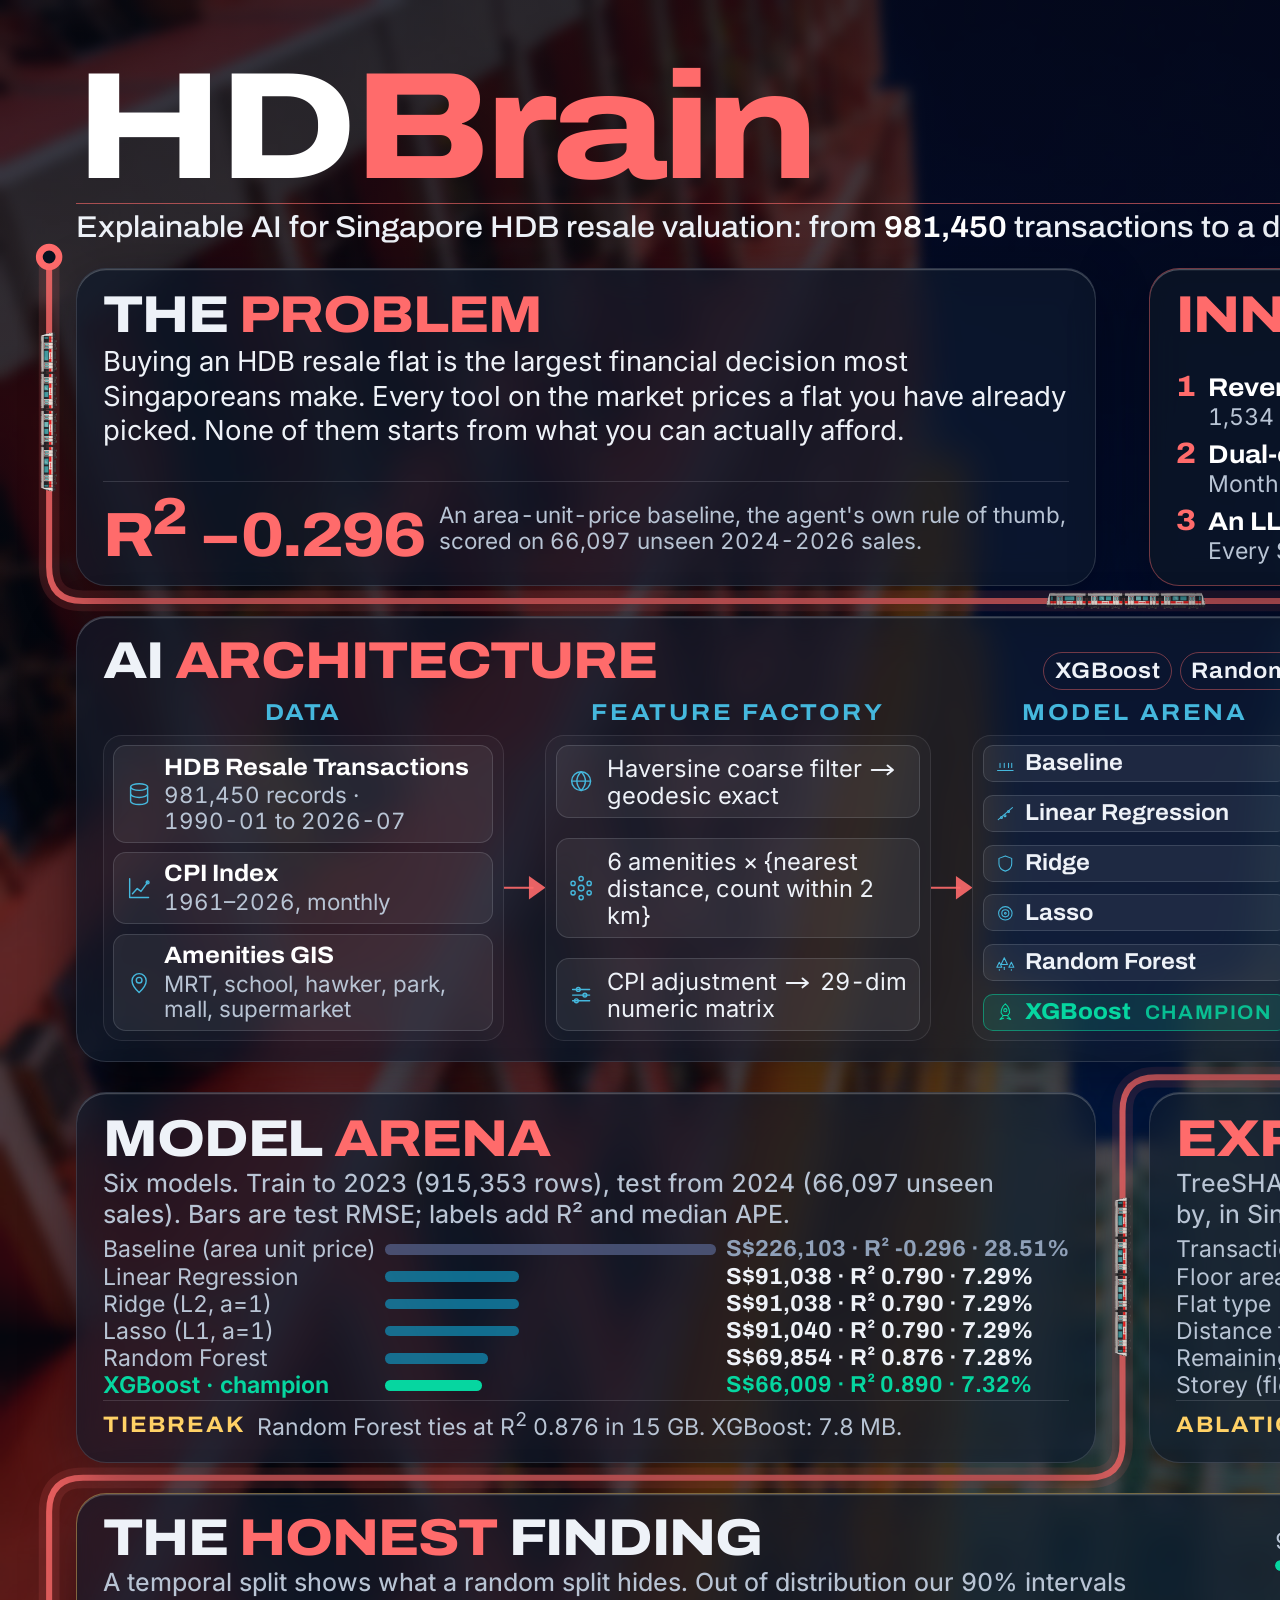
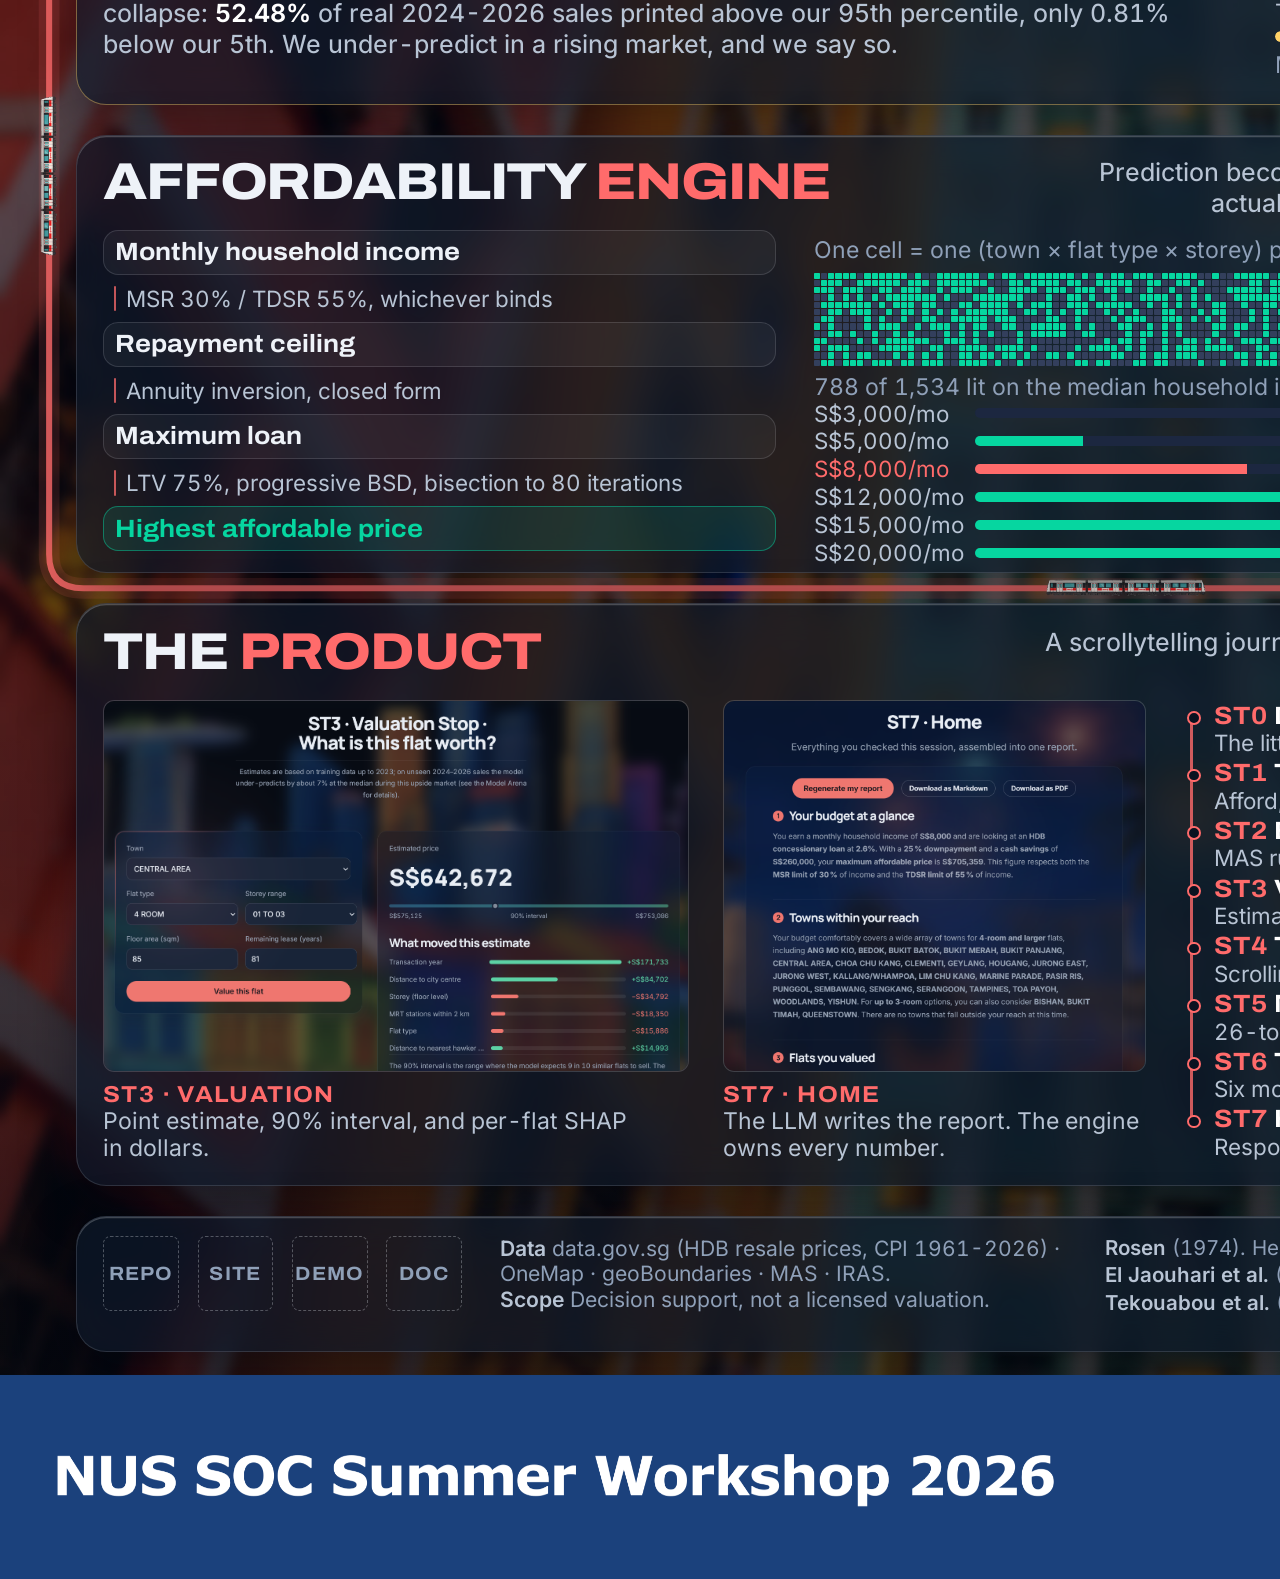
==== poster/poster.html @ 4f41201b "feat: add the A1 conference poster The printable poster lives in poster/ as HTML/CSS rather than a s" ====
<!doctype html>
<html lang="en">
  <head>
    <meta charset="utf-8" />
    <title>HDBrain · SWS3022 Group 1 · A1 Poster</title>
    <link rel="stylesheet" href="poster.css" />
  </head>
  <body>
    <!-- ==================================================================
         ICON SPRITE. Flat line art in the same system the product already
         uses (web/js/flat-icons.js): a 64x64 box, no fill, currentColor
         stroke at 2 units, round caps and joins. Defined once, referenced by
         <use>, so the PDF carries one vector definition per glyph.
         ================================================================== -->
    <svg width="0" height="0" style="position: absolute" aria-hidden="true">
      <defs>
        <symbol id="i-db" viewBox="0 0 64 64">
          <ellipse cx="32" cy="17" rx="18" ry="7"/>
          <path d="M14 17v30c0 3.9 8.1 7 18 7s18-3.1 18-7V17"/>
          <path d="M14 32c0 3.9 8.1 7 18 7s18-3.1 18-7"/>
        </symbol>

        <symbol id="i-index" viewBox="0 0 64 64">
          <path d="M12 12v40h40"/>
          <path d="M18 44l10-11 8 6 14-19"/>
          <circle cx="50" cy="20" r="3"/>
        </symbol>

        <symbol id="i-pin" viewBox="0 0 64 64">
          <path d="M32 54s15-14 15-25a15 15 0 1 0-30 0c0 11 15 25 15 25z"/>
          <circle cx="32" cy="28" r="6"/>
        </symbol>

        <symbol id="i-globe" viewBox="0 0 64 64">
          <circle cx="32" cy="32" r="20"/>
          <path d="M32 12c-6 6-9 13-9 20s3 14 9 20c6-6 9-13 9-20s-3-14-9-20z"/>
          <path d="M12 32h40"/>
        </symbol>

        <symbol id="i-cluster" viewBox="0 0 64 64">
          <circle cx="32" cy="32" r="6"/>
          <circle cx="32" cy="12" r="4.5"/><circle cx="49" cy="22" r="4.5"/>
          <circle cx="49" cy="42" r="4.5"/><circle cx="32" cy="52" r="4.5"/>
          <circle cx="15" cy="42" r="4.5"/><circle cx="15" cy="22" r="4.5"/>
        </symbol>

        <symbol id="i-sliders" viewBox="0 0 64 64">
          <path d="M14 20h36M14 32h36M14 44h36"/>
          <circle cx="26" cy="20" r="4"/><circle cx="40" cy="32" r="4"/>
          <circle cx="22" cy="44" r="4"/>
        </symbol>

        <symbol id="i-flat" viewBox="0 0 64 64">
          <path d="M10 52h44"/>
          <path d="M17 44V32M29 44V32M41 44V32M50 44V32"/>
        </symbol>

        <symbol id="i-line" viewBox="0 0 64 64">
          <path d="M12 50L52 16"/>
          <circle cx="21" cy="44" r="2.8"/><circle cx="31" cy="39" r="2.8"/>
          <circle cx="41" cy="27" r="2.8"/>
        </symbol>

        <symbol id="i-shield" viewBox="0 0 64 64">
          <path d="M32 11l18 7v15c0 12-8 18-18 21-10-3-18-9-18-21V18l18-7z"/>
        </symbol>

        <symbol id="i-target" viewBox="0 0 64 64">
          <circle cx="32" cy="32" r="19"/>
          <circle cx="32" cy="32" r="10"/>
          <circle cx="32" cy="32" r="2.5"/>
        </symbol>

        <symbol id="i-forest" viewBox="0 0 64 64">
          <path d="M20 38l9-19 9 19z"/><path d="M29 46v6"/>
          <path d="M8 46l7-14 7 14z"/><path d="M15 52v2"/>
          <path d="M42 46l7-14 7 14z"/><path d="M49 52v2"/>
        </symbol>

        <symbol id="i-rocket" viewBox="0 0 64 64">
          <path d="M32 8c8 7 12 16 12 25l-5 8H25l-5-8c0-9 4-18 12-25z"/>
          <circle cx="32" cy="26" r="4.5"/>
          <path d="M25 43l-8 9 10-3M39 43l8 9-10-3"/>
        </symbol>

        <symbol id="i-curve" viewBox="0 0 64 64">
          <path d="M10 46c9 0 8-28 22-28s13 28 22 28"/>
          <path d="M10 50h44"/>
          <path d="M22 46V33M32 46V21M42 46V33"/>
        </symbol>

        <symbol id="i-tree" viewBox="0 0 64 64">
          <circle cx="32" cy="14" r="4.5"/>
          <circle cx="19" cy="33" r="4.5"/><circle cx="45" cy="33" r="4.5"/>
          <circle cx="12" cy="52" r="4.5"/><circle cx="26" cy="52" r="4.5"/>
          <path d="M29 18l-7 11M35 18l7 11M17 37l-3 11M21 37l3 11"/>
        </symbol>

        <symbol id="i-grid" viewBox="0 0 64 64">
          <rect x="13" y="13" width="38" height="38" rx="2"/>
          <path d="M26 13v38M38 13v38M13 26h38M13 38h38"/>
          <rect x="38" y="26" width="13" height="12" fill="currentColor" stroke="none"/>
        </symbol>

        <symbol id="i-code" viewBox="0 0 64 64">
          <path d="M22 18L9 32l13 14M42 18l13 14-13 14"/>
          <path d="M37 14l-10 36"/>
        </symbol>

        <symbol id="i-calc" viewBox="0 0 64 64">
          <rect x="15" y="9" width="34" height="46" rx="4"/>
          <rect x="22" y="16" width="20" height="9" rx="1.5"/>
          <circle cx="24" cy="34" r="2.4"/><circle cx="32" cy="34" r="2.4"/>
          <circle cx="40" cy="34" r="2.4"/>
          <circle cx="24" cy="45" r="2.4"/><circle cx="32" cy="45" r="2.4"/>
          <circle cx="40" cy="45" r="2.4"/>
        </symbol>

        <symbol id="i-window" viewBox="0 0 64 64">
          <rect x="8" y="13" width="48" height="38" rx="4"/>
          <path d="M8 24h48"/>
          <circle cx="16" cy="18.5" r="1.8"/><circle cx="23" cy="18.5" r="1.8"/>
          <circle cx="30" cy="18.5" r="1.8"/>
          <path d="M23 44v-8l9-7 9 7v8"/>
        </symbol>
      </defs>
    </svg>

    <!--
      PANEL GEOMETRY (millimetres, origin = top-left of the 594 x 841 canvas).
      This is the v1 grid from poster_v1.md §1.1 / §1.2. Two strict columns,
      no stagger: L = x20 w270, centre gutter 14mm, R = x304 w270, full width
      = x20 w554, and an 8mm gap on every single row boundary.

        R0  masthead      17 .. 63     full   (no panel, sits on the photo)
        R1  PROBLEM       71 .. 155    L      INNOVATION      71 .. 155   R
        R2  ARCHITECTURE 163 .. 281    full
        R3  ARENA        289 .. 387    L      EXPLAINABILITY 289 .. 387   R
        R4  HONEST       395 .. 451    full
        R5  AFFORDABILITY 459 .. 575   full
        R6  PRODUCT      583 .. 737    full
        R7  CLOSE        745 .. 781    full
            NUS band   787.1 .. 841    full   (official bitmap, 53.90mm)

      Every gap is exactly 8mm and the last panel clears the band by 6.1mm.

      The spine SVG below is drawn in the same coordinate space and routes
      entirely through those gutters, never under a panel:

        x= 13  left margin      y  68 ..150   past PROBLEM
        y=159  R1/R2 gap        x  22 ..575   over ARCHITECTURE
        x=584  right margin     y 168 ..276   down ARCHITECTURE's right side
        y=285  R2/R3 gap        x 575 ..306   back to the centre
        x=297  centre gutter    y 294 ..382   between ARENA and EXPLAIN
        y=391  R3/R4 gap        x 288 .. 22   back out to the left
        x= 13  left margin      y 400 ..570   past HONEST and AFFORDABILITY
        y=579  R5/R6 gap        x  22 ..575   over PRODUCT
        x=584  right margin     y 588 ..782   down to the band

      MOVE A PANEL AND THE ROUTE IS WRONG. The trains are pinned to the same
      numbers, so they move with it.

      Panels are overflow:hidden, so clipped content vanishes without an
      error and without showing up in a screenshot. After any edit, run the
      probe in probe.txt and require over=0 on all nine panels.
    -->
    <div class="poster">
      <img class="bg-photo" src="assets/poster_background.jpg" alt="" />
      <div class="bg-scrim"></div>

      <!-- ==================================================================
           THE SPINE. Routed behind the panels (z-index 2 vs 3) so it surfaces
           only in the gutters, the way a rail line disappears under
           buildings. The product's navigation is an MRT line and mrt_dist is
           a real model feature, so the metaphor and the model agree.
           ================================================================== -->
      <svg
        class="spine"
        viewBox="0 0 594 841"
        preserveAspectRatio="none"
        aria-hidden="true"
      >
        <path class="route-glow" d="M 13 68 L 13 150 Q 13 159 22 159 L 575 159 Q 584 159 584 168
             L 584 276 Q 584 285 575 285 L 306 285 Q 297 285 297 294
             L 297 382 Q 297 391 288 391 L 22 391 Q 13 391 13 400
             L 13 570 Q 13 579 22 579 L 575 579 Q 584 579 584 588
             L 584 782" />
        <path class="route" d="M 13 68 L 13 150 Q 13 159 22 159 L 575 159 Q 584 159 584 168
             L 584 276 Q 584 285 575 285 L 306 285 Q 297 285 297 294
             L 297 382 Q 297 391 288 391 L 22 391 Q 13 391 13 400
             L 13 570 Q 13 579 22 579 L 575 579 Q 584 579 584 588
             L 584 782" />
        <circle class="terminus" cx="13" cy="68" r="2.6" />
        <circle class="terminus" cx="584" cy="782" r="2.6" />
      </svg>

      <!-- Six four-car sets, one per stretch of route, nose pointing the way
           the line runs there. Each is 42 x 4.31mm and sits wholly inside a
           gutter or a page margin, so none of them costs a panel a single
           millimetre. The y values are gap centres and the x values are
           channel centres; both come straight from the geometry table above. -->
      <img class="train train--down" src="assets/mrt-train.png" alt=""
           style="--tx: 13mm; --ty: 109mm" />   <!-- departing, left margin -->
      <img class="train train--east" src="assets/mrt-train.png" alt=""
           style="--tx: 298mm; --ty: 159mm" />  <!-- gap above ARCHITECTURE -->
      <img class="train train--down" src="assets/mrt-train.png" alt=""
           style="--tx: 297mm; --ty: 338mm" />  <!-- ARENA / EXPLAIN gutter -->
      <img class="train train--down" src="assets/mrt-train.png" alt=""
           style="--tx: 13mm; --ty: 470mm" />   <!-- left of HONEST / AFFORD -->
      <img class="train train--east" src="assets/mrt-train.png" alt=""
           style="--tx: 298mm; --ty: 579mm" />  <!-- gap above PRODUCT -->
      <img class="train train--down" src="assets/mrt-train.png" alt=""
           style="--tx: 584mm; --ty: 660mm" />  <!-- right of PRODUCT -->

      <!-- ============================== MASTHEAD ======================== -->
      <header class="masthead">
        <div class="mast-top">
          <h1 class="wordmark">HD<span class="brain">Brain</span></h1>
          <div class="byline">
            <span class="course">SWS3022 · Group 1</span>
            Lin Hali (ZJU) · Xu Chuhao (UIUC)<br />
            Zhang Zherui (UIUC) · Zhao Hongshuo (ZJU)<br />
            AI/ML in Financial Services · NUS SoC · 2026
          </div>
        </div>
        <p class="subtitle">
          Explainable AI for Singapore HDB resale valuation: from
          <strong>981,450</strong> transactions to a deployable web product.
        </p>
      </header>

      <!-- ============================== R1-L · PROBLEM =================== -->
      <section
        class="panel panel--flow"
        style="--x: 20mm; --y: 71mm; --w: 270mm; --h: 84mm; --pad-y: 5.5mm"
      >
        <h2 class="h-section">The <span class="mark">Problem</span></h2>
        <p>
          Buying an HDB resale flat is the largest financial decision most
          Singaporeans make. Every tool on the market prices a flat you have
          already picked. None of them starts from what you can actually
          afford.
        </p>

        <div class="stat">
          <div class="v">R<sup>2</sup>&nbsp;<span data-fig="baseline_r2">−0.296</span></div>
          <div class="u">
            An area-unit-price baseline, the agent's own rule of thumb, scored
            on <span data-fig="n_test">66,097</span> unseen 2024-2026 sales.
          </div>
        </div>
      </section>

      <!-- ============================== R1-R · INNOVATION ================ -->
      <section
        class="panel panel--hero panel--flow"
        style="--x: 304mm; --y: 71mm; --w: 270mm; --h: 84mm; --pad-y: 5.5mm"
      >
        <div class="panel-head">
          <h2 class="h-section"><span class="mark">Innovation</span></h2>
          <p class="h-sub">
            Every other tool goes flat <svg class="arw" viewBox="0 0 26 12" aria-hidden="true"><path d="M1 6h20M17 1.5 22.5 6 17 10.5"/></svg> price. We inverted it:
            <strong>finances <svg class="arw" viewBox="0 0 26 12" aria-hidden="true"><path d="M1 6h20M17 1.5 22.5 6 17 10.5"/></svg> flats</strong>.
          </p>
        </div>

        <div class="diffs">
          <div class="diff">
            <div class="n">1</div>
            <div>
              <h4>Reverse valuation loop</h4>
              <p>
                <span data-fig="n_profiles">1,534</span> profiles priced, then
                intersected with MAS rules. Output: a map.
              </p>
            </div>
          </div>
          <div class="diff">
            <div class="n">2</div>
            <div>
              <h4>Dual-constraint affordability</h4>
              <p>
                Monthly serviceability <em>and</em> upfront cash, by bisection.
              </p>
            </div>
          </div>
          <div class="diff">
            <div class="n">3</div>
            <div>
              <h4>An LLM that never calculates</h4>
              <p>
                Every S$ figure checked against a deterministic fact sheet.
              </p>
            </div>
          </div>
        </div>
      </section>

      <!-- ============================== R2 · ARCHITECTURE ================ -->
      <section
        class="panel panel--flow"
        style="--x: 20mm; --y: 163mm; --w: 554mm; --h: 118mm; --pad-y: 5mm"
      >
        <div class="arch-head">
          <h2 class="h-section">AI <span class="mark">Architecture</span></h2>
          <div class="tech-strip">
            <b>XGBoost</b><b>Random Forest</b><b>Quantile Regression</b
            ><b>TreeSHAP</b><b>Rule-based Engine</b><b>LLM</b>
          </div>
        </div>

        <!-- Redrawn from assets/charts/hero_architecture.png. Every string
             here is transcribed from that figure; see poster.css for why it is
             typeset rather than placed. -->
        <div class="pipe">
          <section class="stg">
            <h3>Data</h3>
            <div class="cards">
              <div class="cd">
                <svg class="ico" aria-hidden="true"><use href="#i-db"/></svg>
                <div>
                  <b>HDB Resale Transactions</b>
                  <span><span data-fig="n_transactions">981,450</span> records ·
                    <em class="nb"><span data-fig="date_from">1990-01</span> to
                    <span data-fig="date_to">2026-07</span></em></span>
                </div>
              </div>
              <div class="cd">
                <svg class="ico" aria-hidden="true"><use href="#i-index"/></svg>
                <div>
                  <b>CPI Index</b>
                  <span>1961&ndash;2026, monthly</span>
                </div>
              </div>
              <div class="cd">
                <svg class="ico" aria-hidden="true"><use href="#i-pin"/></svg>
                <div>
                  <b>Amenities GIS</b>
                  <span>MRT, school, hawker, park, mall, supermarket</span>
                </div>
              </div>
            </div>
          </section>

          <div class="lnk-cell"><svg class="lnk" viewBox="0 0 11 90" width="11" height="90" aria-hidden="true"><path class="sh" d="M0 49.4H7.6"/><path class="hd" d="M6.6 46.3 11 49.4 6.6 52.5z"/></svg></div>

          <section class="stg">
            <h3>Feature Factory</h3>
            <div class="cards">
              <div class="cd cd--plain">
                <svg class="ico" aria-hidden="true"><use href="#i-globe"/></svg>
                <div><span>Haversine coarse filter <svg class="arw" viewBox="0 0 26 12" aria-hidden="true"><path d="M1 6h20M17 1.5 22.5 6 17 10.5"/></svg> geodesic exact</span></div>
              </div>
              <div class="cd cd--plain">
                <svg class="ico" aria-hidden="true"><use href="#i-cluster"/></svg>
                <div><span>6 amenities × {nearest distance, count within 2 km}</span></div>
              </div>
              <div class="cd cd--plain">
                <svg class="ico" aria-hidden="true"><use href="#i-sliders"/></svg>
                <div><span>CPI adjustment <svg class="arw" viewBox="0 0 26 12" aria-hidden="true"><path d="M1 6h20M17 1.5 22.5 6 17 10.5"/></svg>
                  <span data-fig="n_features">29</span>-dim numeric matrix</span></div>
              </div>
            </div>
          </section>

          <div class="lnk-cell"><svg class="lnk" viewBox="0 0 11 90" width="11" height="90" aria-hidden="true"><path class="sh" d="M0 49.4H7.6"/><path class="hd" d="M6.6 46.3 11 49.4 6.6 52.5z"/></svg></div>

          <section class="stg">
            <h3>Model Arena</h3>
            <div class="cards">
              <div class="mdl"><svg class="ico" aria-hidden="true"><use href="#i-flat"/></svg>Baseline</div>
              <div class="mdl"><svg class="ico" aria-hidden="true"><use href="#i-line"/></svg>Linear Regression</div>
              <div class="mdl"><svg class="ico" aria-hidden="true"><use href="#i-shield"/></svg>Ridge</div>
              <div class="mdl"><svg class="ico" aria-hidden="true"><use href="#i-target"/></svg>Lasso</div>
              <div class="mdl"><svg class="ico" aria-hidden="true"><use href="#i-forest"/></svg>Random Forest</div>
              <div class="mdl is-win"><svg class="ico" aria-hidden="true"><use href="#i-rocket"/></svg>XGBoost <i>champion</i></div>
            </div>
          </section>

          <div class="lnk-cell"><svg class="lnk lnk--champ" viewBox="0 0 11 90" width="11" height="90" aria-hidden="true"><path class="sh" d="M0 82.3H3.4Q5 82.3 5 80.7V51.0Q5 49.4 6.6 49.4H7.6"/><path class="hd" d="M6.6 46.3 11 49.4 6.6 52.5z"/></svg></div>

          <section class="stg">
            <h3>Explain &amp; Bound</h3>
            <div class="cards">
              <div class="cd">
                <svg class="ico" aria-hidden="true"><use href="#i-curve"/></svg>
                <div>
                  <b>Quantile Regression</b>
                  <span>q05 / q50 / q95 <svg class="arw" viewBox="0 0 26 12" aria-hidden="true"><path d="M1 6h20M17 1.5 22.5 6 17 10.5"/></svg> <em class="nb">90% interval</em></span>
                </div>
              </div>
              <div class="cd">
                <svg class="ico" aria-hidden="true"><use href="#i-tree"/></svg>
                <div>
                  <b>TreeSHAP</b>
                  <span>Global importance + local waterfall</span>
                </div>
              </div>
              <div class="cd">
                <svg class="ico" aria-hidden="true"><use href="#i-grid"/></svg>
                <div>
                  <b>Ablation Study</b>
                  <span>12 feature groups</span>
                </div>
              </div>
            </div>
          </section>

          <div class="lnk-cell"><svg class="lnk" viewBox="0 0 11 90" width="11" height="90" aria-hidden="true"><path class="sh" d="M0 49.4H7.6"/><path class="hd" d="M6.6 46.3 11 49.4 6.6 52.5z"/></svg></div>

          <section class="stg">
            <h3>Rules &amp; Delivery</h3>
            <div class="cards">
              <div class="cd">
                <svg class="ico" aria-hidden="true"><use href="#i-code"/></svg>
                <div>
                  <b>MAS Rules Engine</b>
                  <span>MSR 30% · TDSR 55% · <em class="nb">LTV 75%</em> · progressive BSD</span>
                </div>
              </div>
              <div class="cd">
                <svg class="ico" aria-hidden="true"><use href="#i-calc"/></svg>
                <div>
                  <b>Affordability Solver</b>
                  <span>Annuity inversion + bisection</span>
                </div>
              </div>
              <div class="cd cd--out">
                <svg class="ico" aria-hidden="true"><use href="#i-window"/></svg>
                <div>
                  <b>Static site</b>
                  <span>7 precomputed JSON, no server, guarded LLM</span>
                </div>
              </div>
            </div>
          </section>
        </div>
      </section>

      <!-- ============================== R3-L · ARENA ===================== -->
      <section
        class="panel panel--flow"
        style="--x: 20mm; --y: 289mm; --w: 270mm; --h: 98mm; --pad-y: 5.5mm"
      >
        <h2 class="h-section">Model <span class="mark">Arena</span></h2>
        <p class="h-sub">
          Six models. Train to 2023
          (<span data-fig="n_train">915,353</span> rows), test from 2024
          (<span data-fig="n_test">66,097</span> unseen sales). Bars are test
          RMSE; labels add R² and median APE.
        </p>

        <div class="bars" id="arena"></div>

        <div class="abl">
          <b>Tiebreak</b>
          <span>
            Random Forest ties at R<sup>2</sup>
            <span data-fig="rf_r2">0.876</span> in
            <span data-fig="rf_size">15 GB</span>. XGBoost:
            <span data-fig="xgb_size">7.8 MB</span>.
          </span>
        </div>
      </section>

      <!-- ============================== R3-R · EXPLAINABILITY ============ -->
      <section
        class="panel panel--flow"
        style="--x: 304mm; --y: 289mm; --w: 270mm; --h: 98mm; --pad-y: 5.5mm"
      >
        <h2 class="h-section"><span class="mark">Explainability</span></h2>
        <p class="h-sub">
          TreeSHAP prices every input. Mean |SHAP| is what a feature moves a
          valuation by, in Singapore dollars.
        </p>

        <div class="bars bars--shap" id="shap"></div>

        <div class="abl">
          <b>Ablation</b>
          <span id="abl-line">
            Drop <em>year</em>: R<sup>2</sup> 0.890 <svg class="arw" viewBox="0 0 26 12" aria-hidden="true"><path d="M1 6h20M17 1.5 22.5 6 17 10.5"/></svg>
            <span data-fig="ablation_year_r2_after">0.775</span>.
          </span>
        </div>
      </section>

      <!-- ============================== R4 · HONEST FINDING ============== -->
      <section
        class="panel panel--caution"
        style="--x: 20mm; --y: 395mm; --w: 554mm; --h: 56mm; --pad-y: 5mm"
      >
        <div class="honest">
          <div>
            <h2 class="h-section">
              The <span class="mark">honest</span> finding
            </h2>
            <p class="h-sub">
              A temporal split shows what a random split hides. Out of
              distribution our 90% intervals collapse:
              <strong><span data-fig="above_q95">52.48</span>%</strong> of real
              2024-2026 sales printed above our 95th percentile, only
              <span data-fig="below_q05">0.81</span>% below our 5th. We
              under-predict in a rising market, and we say so.
            </p>
          </div>

          <div>
            <div class="cover-rows" id="coverage"></div>
            <p class="cap" style="margin-top: 2.5mm">
              Median bias <span data-fig="median_bias">−7.2%</span> on 2024-2026 sales.
            </p>
          </div>
        </div>
      </section>

      <!-- ============================== R5 · AFFORDABILITY =============== -->
      <section
        class="panel panel--flow"
        style="--x: 20mm; --y: 459mm; --w: 554mm; --h: 116mm; --pad-y: 5.5mm"
      >
        <div class="panel-head panel-head--split">
          <h2 class="h-section">
            Affordability <span class="mark">Engine</span>
          </h2>
          <p class="h-sub">
            Prediction becomes decision. MAS rules turn a price forecast into
            what a household can actually borrow, solved exactly. Ported to
            JavaScript: 15/15 parity tests green.
          </p>
        </div>

        <div class="aff-grid">
          <!-- The cascade: four states, three transformations. -->
          <div class="cascade">
            <div class="node">Monthly household income</div>
            <div class="step"><span>MSR 30% / TDSR 55%, whichever binds</span></div>
            <div class="node">Repayment ceiling</div>
            <div class="step"><span>Annuity inversion, closed form</span></div>
            <div class="node">Maximum loan</div>
            <div class="step"><span>LTV 75%, progressive BSD, bisection to 80 iterations</span></div>
            <div class="node is-out">Highest affordable price</div>
          </div>

          <!-- The 1,534 profiles it decides on, and the income ladder. -->
          <div class="col">
            <p class="cap" style="margin-bottom: 2mm">
              One cell = one (town × flat type × storey) profile.
            </p>
            <div class="lattice" id="lattice"></div>
            <p class="cap" id="lattice-cap" style="margin-top: 2mm"></p>
            <div class="ladder" id="ladder"></div>
          </div>

          <!-- The interface that ships it. -->
          <div class="col">
            <div class="shot" style="flex: 1">
              <img src="assets/screenshots/ST2.png" alt="The City of Lights affordability map with the Central Area detail panel open." />
            </div>
            <p class="cap">
              <strong>ST2 · Budget.</strong> The same engine, live in the
              product.
            </p>
          </div>
        </div>
      </section>

      <!-- ============================== R6 · PRODUCT ===================== -->
      <section
        class="panel panel--flow"
        style="--x: 20mm; --y: 583mm; --w: 554mm; --h: 154mm"
      >
        <div class="panel-head panel-head--split">
          <h2 class="h-section">The <span class="mark">Product</span></h2>
          <p class="h-sub">
            A scrollytelling journey, not a dashboard. Eight stations on the
            HDBrain Line. Zero build tools, runs offline, deploys free.
          </p>
        </div>

        <div class="prod-grid">
          <div class="col">
            <div class="shot" style="flex: 1">
              <img src="assets/screenshots/ST3.png" alt="The valuation station: an estimate of S$642,672 with a 90% interval and a SHAP contribution chart." />
            </div>
            <p class="shot-cap">
              <b>ST3 · Valuation</b><br />
              Point estimate, 90% interval, and per-flat SHAP in dollars.
            </p>
          </div>

          <div class="col">
            <div class="shot" style="flex: 1">
              <img src="assets/screenshots/ST7_crop.png" alt="The generated advisory report, opening with the household budget and the towns within reach." />
            </div>
            <p class="shot-cap">
              <b>ST7 · Home</b><br />
              The LLM writes the report. The engine owns every number.
            </p>
          </div>

          <div class="line-map">
            <div class="stn">
              <b><i>ST0</i>Departure</b>
              <span>The little red dot, from orbit to street level</span>
            </div>
            <div class="stn">
              <b><i>ST1</i>Three Questions</b>
              <span>Afford, worth, timing</span>
            </div>
            <div class="stn">
              <b><i>ST2</i>Budget</b>
              <span>MAS rules engine and the City of Lights map</span>
            </div>
            <div class="stn">
              <b><i>ST3</i>Valuation</b>
              <span>Estimate, interval, SHAP waterfall, comparables</span>
            </div>
            <div class="stn">
              <b><i>ST4</i>The 99-Year Clock</b>
              <span>Scrolling is time. Lease decay, live</span>
            </div>
            <div class="stn">
              <b><i>ST5</i>Market Pulse</b>
              <span>26-town resale price index</span>
            </div>
            <div class="stn">
              <b><i>ST6</i>The Arena</b>
              <span>Six models raced on sales they never saw</span>
            </div>
            <div class="stn">
              <b><i>ST7</i>Home</b>
              <span>Responsible AI, and the report writer</span>
            </div>
          </div>
        </div>
      </section>

      <!-- ============================== R7 · CLOSE ======================= -->
      <section
        class="panel"
        style="--x: 20mm; --y: 745mm; --w: 554mm; --h: 36mm; --pad-y: 5mm"
      >
        <div class="close-grid">
          <div class="qr-row">
            <div class="qr">Repo</div>
            <div class="qr">Site</div>
            <div class="qr">Demo</div>
            <div class="qr">Doc</div>
          </div>

          <p class="src">
            <b>Data</b> data.gov.sg (HDB resale prices, CPI 1961-2026) ·
            OneMap · geoBoundaries · MAS · IRAS.<br />
            <b>Scope</b> Decision support, not a licensed valuation.
          </p>

          <ul class="refs">
            <li><b>Rosen</b> (1974). Hedonic prices. <i>JPE</i> 82(1).</li>
            <li><b>Li, Gao &amp; Tan</b> (2023). HDB lease decay. <i>IRER</i>.</li>
            <li><b>El Jaouhari et al.</b> (2024). AVM review. <i>IJSPM</i>.</li>
            <li><b>Trindade Neves et al.</b> (2024). Open data + XAI.</li>
            <li><b>Tekouabou et al.</b> (2024). ML survey. <i>Springer</i>.</li>
            <li class="provisional">A selection; full list in the repo.</li>
          </ul>
        </div>
      </section>

      <!-- ============================ NUS BAND ==========================
           The official Blue footer variant, dropped in WHOLE as the supplied
           bitmap rather than rebuilt from a rectangle plus a logo. XCH's call:
           use the band exactly as the school issued it. Its own 4320x394
           aspect sets the height (54.17mm at A1 width), so nothing here
           distorts the official artwork and nothing is recoloured.
           ================================================================== -->
      <img
        class="band"
        src="assets/blue-footer-band.png"
        alt="NUS SOC Summer Workshop 2026 · NUS Computing"
      />
    </div>

    <script src="assets/figures.js"></script>
    <script>
      /* Every graphic on this poster is drawn from window.FIGURES, so a
         backend re-run propagates everywhere. Nothing here is decorative. */
      (function () {
        var F = window.FIGURES;
        var fmt = function (n) {
          return n.toLocaleString("en-US");
        };

        /* ---- 1,534-cell affordability lattice, median-income case ------- */
        var median = F.scenarios.filter(function (s) {
          return s.median;
        })[0];
        var total = 1534,
          lit = median.count;
        /* Scatter the lit cells rather than filling from the left. The count
           is identical either way, but a contiguous block reads as a progress
           bar and an even interleave lays down visible stripes; this graphic
           is meant to read like the product's "City of Lights" map. Exactly
           `lit` cells are lit, shuffled by a seeded LCG so the same figures
           always draw the same picture. */
        var grid = new Array(total);
        for (var i = 0; i < total; i++) grid[i] = i < lit;
        var seed = 1534;
        for (var j = total - 1; j > 0; j--) {
          seed = (seed * 1103515245 + 12345) & 0x7fffffff;
          var k = seed % (j + 1);
          var tmp = grid[j];
          grid[j] = grid[k];
          grid[k] = tmp;
        }
        document.getElementById("lattice").innerHTML = grid
          .map(function (on) {
            return on ? '<i class="on"></i>' : "<i></i>";
          })
          .join("");
        document.getElementById("lattice-cap").textContent =
          fmt(lit) + " of " + fmt(total) +
          " lit on the median household income of S$" + fmt(median.income) + ".";

        /* ---- Income ladder. The median-income row carries the accent, so
           its three cells get the modifier the CSS already styles. -------- */
        document.getElementById("ladder").innerHTML = F.scenarios
          .map(function (s) {
            var hi = s.median ? " row-hi" : "";
            return (
              '<div class="inc' + hi + '">S$' + fmt(s.income) + "/mo</div>" +
              '<div class="track' + hi + '"><b style="width:' + s.pct + '%"></b></div>' +
              '<div class="val' + hi + '">' + fmt(s.count) + " · " + s.pct + "%</div>"
            );
          })
          .join("");

        /* ---- Model arena. Bars are test RMSE, scaled to the worst model, so
           a shorter bar is a better model and the champion is visibly the
           shortest. The champion takes the mint tint; the baseline is greyed,
           because a negative R2 is not a result you want the eye drawn to. */
        var maxR = Math.max.apply(
          null,
          F.models.map(function (m) {
            return m.rmse;
          })
        );
        document.getElementById("arena").innerHTML = F.models
          .map(function (m) {
            var cls = m.champion ? " row-win" : m.r2 < 0 ? " row-bad" : "";
            return (
              '<div class="lbl' + cls + '">' + m.name + (m.champion ? " · champion" : "") + "</div>" +
              '<div class="' + cls.trim() + '"><div class="bar" style="width:' +
              (m.rmse / maxR) * 100 + '%"></div></div>' +
              '<div class="fig' + cls + '">S$' + fmt(m.rmse) + " · R² " + m.r2.toFixed(3) +
              " · " + m.mape.toFixed(2) + "%</div>"
            );
          })
          .join("");

        /* ---- SHAP global importance. Six of the eight measured features:
           the panel is 98mm tall and a seventh row does not fit above the
           17pt label floor. The tail is in the report. ------------------- */
        var shap = F.shap.slice(0, 6);
        document.getElementById("shap").innerHTML = shap
          .map(function (s) {
            return (
              '<div class="lbl">' + s.feat + "</div>" +
              '<div><div class="bar" style="width:' +
              (s.val / shap[0].val) * 100 + '%"></div></div>' +
              '<div class="fig">S$' + fmt(s.val) + "</div>"
            );
          })
          .join("");

        /* ---- Interval coverage, in and out of distribution. The 90%
           nominal target is a hairline on the track (see .cover .track::after)
           so the shortfall is visible rather than asserted. -------------- */
        document.getElementById("coverage").innerHTML = [
          { c: "ok", k: "90% interval, in-distribution sales to 2023", v: F.coverage_train },
          { c: "bad", k: "The same intervals on 2024-2026 sales", v: F.coverage_test },
        ]
          .map(function (r) {
            return (
              '<div class="cover cover--' + r.c + '">' +
              '<div class="k">' + r.k + "</div>" +
              '<div class="v">' + r.v.toFixed(1) + "%</div>" +
              '<div class="track"><i style="width:' + r.v + '%"></i></div>' +
              "</div>"
            );
          })
          .join("");

        /* ---- Ablation drop, appended to the sentence already in the DOM so
           the panel still reads correctly if this script never runs. ----- */
        var year = F.ablation.filter(function (a) {
          return a.grp === "year";
        })[0];
        if (year) {
          document.getElementById("abl-line").insertAdjacentHTML(
            "beforeend",
            " All other groups: " +
              (F.ablation.reduce(function (t, a) {
                return t + a.drop;
              }, 0) - year.drop).toFixed(3) +
              "."
          );
        }
      })();
    </script>
  </body>
</html>
---- poster/poster.css ----
/* =========================================================================
 * HDBrain — A1 conference poster (594 x 841 mm, portrait), v1 layout
 *
 * This is a PRINT artefact, not a web page. Consequences that override the
 * usual frontend rules, on purpose:
 *   - No motion, no hover states, no dark-mode toggle, no responsive
 *     breakpoints. The canvas is one fixed physical size.
 *   - Type scale is far above web norms: judges read this from ~1.5 m away.
 *     poster.md C2.5 sets the floors (title >= 120pt, section head >= 38pt,
 *     body >= 24pt, caption >= 18pt) and every size here is checked against
 *     them. Bar labels and diagram captions sit at 17-18pt, the documented
 *     floor for secondary information.
 *   - Secondary ink is #B8C4D4, NOT the website's #93A1B5. Screen contrast is
 *     not print contrast (poster.md C7.4 constraint #3).
 *
 * Everything else, palette, glass material, font feel, is deliberately the
 * same system as HDBrain/web so the poster and the product read as one thing.
 *
 * WHAT CHANGED FROM v0: the staggered layout is gone. v0 offset its panels so
 * the spine had somewhere to bend, which left neighbouring cards with
 * mismatched top and bottom edges. v1 is a strict two-column grid (poster_v1
 * §1.1) and the spine bends in the gutters instead. Every panel edge that is
 * meant to align, aligns.
 * ========================================================================= */

/* ---- Self-hosted fonts. No CDN: headless Chrome may have no network during
   PDF export, and a fallback to a system font would silently wreck the
   layout. Archivo carries the display voice (variable width, so headings can
   be set expanded without a second file); Inter carries running text. Both
   are variable and both are OFL. ---------------------------------------- */
@font-face {
  font-family: "Archivo";
  font-style: normal;
  font-weight: 100 900;
  font-stretch: 62% 125%;
  font-display: block;
  src: url("assets/fonts/archivo-latin.woff2") format("woff2");
}
@font-face {
  font-family: "Inter";
  font-style: normal;
  font-weight: 100 900;
  font-display: block;
  src: url("assets/fonts/inter-latin.woff2") format("woff2");
}

:root {
  /* ---- Canvas geometry. Change these two and the whole poster rescales. -- */
  --page-w: 594mm;
  --page-h: 841mm;
  --margin: 20mm;
  /* Official NUS footer band, 4320x392 at 594mm width. Derived from the
     bitmap, never guessed, so the school's artwork can never end up stretched.
     The two rows prepare_assets.py trims off the top were a crop artefact and
     printed as a white hairline across the whole page. */
  --band-h: 53.9mm;

  /* ---- Palette, lifted verbatim from HDBrain/web/css/tokens.css ---------- */
  --bg-0: #0a1220;
  --bg-1: #101a2c;
  --bg-2: #16233a;
  --coral: #ff6b6b;
  --mint: #06d6a0;
  --mango: #ffd166;
  --strait: #118ab2;
  /* Print lift of --strait. #118ab2 clears AA against the glass but only just
     (4.5:1); the diagram's stage titles and icons are small, so they take the
     lifted tint instead. Same reasoning as --ink-2 vs the website's #93A1B5. */
  --strait-lift: #45b8dd;

  /* ---- Ink ramp. Body is near-white; secondary is lifted for print. ------
     The hierarchy is carried by the ramp, not by colour: warm-white body,
     cool-grey secondary, coral for the numbers that matter, and hue on data
     only. ----------------------------------------------------------------- */
  --ink-1: #eef2f8;
  --ink-2: #b8c4d4;
  --ink-3: #8fa0b8; /* captions / provenance only, never running text */

  /* ---- Glass. The rgba base alone must already look right: Chrome's print
     pipeline drops backdrop-filter unpredictably (poster.md C7.4 risk #1),
     so blur is an enhancement, never the thing holding the panel up. ----- */
  --glass: rgba(14, 25, 42, 0.72);
  --glass-strong: rgba(12, 21, 36, 0.82);
  --glass-blur: blur(18px) saturate(150%);
  --hairline: rgba(232, 237, 245, 0.14);
  --inset: rgba(255, 255, 255, 0.045); /* blocks nested inside a glass panel */

  /* ---- Corner radius, one documented scale, no ad-hoc values -------------
     panel 8mm  >  nested block 4mm  >  image frame 3mm  >  pill 999px    */
  --r-panel: 8mm;
  --r-block: 4mm;
  --r-image: 3mm;

  /* ---- Type scale. 1rem = 24pt = the body floor, so every size below is
     legible-at-1.5m by construction. ------------------------------------- */
  font-size: 8.467mm; /* 24pt */
}

* {
  box-sizing: border-box;
  margin: 0;
  padding: 0;
}

html,
body {
  width: var(--page-w);
  height: var(--page-h);
}

body {
  background: var(--bg-0);
  color: var(--ink-1);
  font-family: "Inter", system-ui, sans-serif;
  font-size: 1rem;
  line-height: 1.26;
  font-variant-numeric: tabular-nums;
  -webkit-font-smoothing: antialiased;
}

@page {
  size: 594mm 841mm;
  margin: 0;
}

/* =========================================================================
 * LAYER 0/1 — background photograph + the heavy dark scrim
 * ========================================================================= */
.poster {
  position: relative;
  width: var(--page-w);
  height: var(--page-h);
  overflow: hidden;
  isolation: isolate;
}

.bg-photo {
  position: absolute;
  inset: 0;
  width: 100%;
  height: 100%;
  object-fit: cover;
  object-position: center 55%;
  /* Crop, upscale, grade and blur are all baked into the asset by
     prepare_background.py. Doing any of it here in CSS makes Chrome's print
     pipeline rasterise the whole canvas as one bitmap - it took the exported
     PDF from 3 MB to 77 MB. */
  z-index: 0;
}

.bg-scrim {
  position: absolute;
  inset: 0;
  z-index: 1;
  /* Flat fills, not gradients: large dark gradients are the #1 cause of
     banding on a poster printer (poster.md C7.4 risk #2). */
  background: rgba(6, 11, 21, 0.62);
}

/* A second, very slight vertical lift so the header area reads a touch
   deeper than the mid-canvas. One stop, low delta, safe to print. */
.bg-scrim::after {
  content: "";
  position: absolute;
  inset: 0;
  background: linear-gradient(
    180deg,
    rgba(4, 8, 16, 0.42) 0%,
    rgba(4, 8, 16, 0) 28%,
    rgba(4, 8, 16, 0) 72%,
    rgba(4, 8, 16, 0.34) 100%
  );
}

/* =========================================================================
 * THE SPINE — the illustration that threads the panels together
 *
 * The product's own metaphor is an MRT line with eight stations, and
 * mrt_dist is a real model feature, so the poster is routed like a transit
 * map: one continuous line enters under the masthead, runs down the left
 * margin, crosses to the centre gutter, drops through it, crosses again and
 * finishes down the right margin at the footer band.
 *
 * z-index 2 against the panels' 3, so the line disappears under a panel the
 * way a rail line disappears under buildings and only surfaces in the 8mm
 * row gaps, the 14mm centre gutter and the two page margins.
 *
 * v0 staggered the panels to give this line somewhere to bend. v1 does not:
 * the gutters are the bend, which is why the panels can now align.
 * ========================================================================= */
.spine {
  position: absolute;
  inset: 0;
  z-index: 2;
  pointer-events: none;
}

.spine .route {
  fill: none;
  stroke: var(--coral);
  stroke-width: 1.6;
  stroke-linecap: round;
  stroke-linejoin: round;
  opacity: 0.85;
}

.spine .route-glow {
  fill: none;
  stroke: var(--coral);
  stroke-width: 5.5;
  stroke-linecap: round;
  stroke-linejoin: round;
  opacity: 0.13;
}

/* Line termini only. v0 sprinkled stops along the route; with the trains in
   place those read as decoration, so the only markers left are the two ends
   of the line, which mean something. */
.spine .terminus {
  fill: var(--bg-0);
  stroke: var(--coral);
  stroke-width: 1.8;
}

/* ---- Rolling stock. The full four-car SMRT set, cut out of clips/MRT.png by
   prepare_assets.py. Sized to sit entirely inside a gutter: 42mm long by
   4.31mm across, against an 8mm row gap, a 14mm centre gutter and 20mm page
   margins. It never touches a panel, which is the whole constraint, this is
   ornament and must not cost content space. ---------------------------- */
.train {
  position: absolute;
  z-index: 2;
  width: 42mm; /* along the direction of travel */
  height: auto; /* 9.746:1 source aspect -> 4.31mm across */
  left: var(--tx);
  top: var(--ty);
  opacity: 0.95;
  /* translate(-50%,-50%) centres the car on the route, then the rotation
     turns its nose into the direction of travel. Order matters: translate
     first, or the offset itself gets rotated. */
  transform: translate(-50%, -50%) rotate(var(--rot, 0deg));
}

/* Southbound: the source car noses left, so a -90deg turn points it down. */
.train--down {
  --rot: -90deg;
}

/* Eastbound: mirror rather than rotate, so the car stays upright. */
.train--east {
  transform: translate(-50%, -50%) scaleX(-1);
}

/* =========================================================================
 * PANELS — frosted glass, absolutely placed on a strict two-column grid
 *
 * Absolute placement (not flow) is the right call for a poster: the canvas is
 * fixed, the spine's SVG coordinates have to agree with the panel edges, and
 * "it reflowed" is a failure mode a print artefact should not have. Each panel
 * declares --x/--y/--w/--h in millimetres; the grid behind those numbers is
 * L = x20 w270, centre gutter 14, R = x304 w270, full width = x20 w554, with
 * an 8mm gap on every row (poster_v1 §1.1).
 * ========================================================================= */
.panel {
  position: absolute;
  z-index: 3;
  left: var(--x);
  top: var(--y);
  width: var(--w);
  height: var(--h);
  padding: var(--pad-y, 6mm) 7mm;
  border-radius: var(--r-panel);
  background: var(--glass);
  backdrop-filter: var(--glass-blur);
  -webkit-backdrop-filter: var(--glass-blur);
  border: 0.35mm solid var(--hairline);
  /* Top highlight only, the 1px inner light edge that makes glass read as a
     physical pane rather than a flat tint. */
  box-shadow: inset 0 0.35mm 0 rgba(255, 255, 255, 0.22),
    0 4mm 14mm rgba(2, 6, 16, 0.4);
  overflow: hidden;
}

/* The one panel that has to out-shout the others: Innovation is 20 of the 100
   marks. It gets a stronger fill and a coral edge. Nothing else does. */
.panel--hero {
  background: var(--glass-strong);
  border-color: rgba(255, 107, 107, 0.42);
  box-shadow: inset 0 0.35mm 0 rgba(255, 255, 255, 0.26),
    0 5mm 18mm rgba(2, 6, 16, 0.5);
}

/* The honest-finding panel is the differentiator and it is a caveat, so it
   carries the warning hue on its edge rather than the accent. */
.panel--caution {
  border-color: rgba(255, 209, 102, 0.42);
}

/* =========================================================================
 * TYPE
 * ========================================================================= */
.h-section {
  font-family: "Archivo", sans-serif;
  font-weight: 800;
  font-stretch: 115%;
  font-size: 1.62rem; /* ~39pt */
  line-height: 0.98;
  letter-spacing: -0.022em;
  text-transform: uppercase;
  color: var(--ink-1);
  margin-bottom: 0.8mm;
}

.h-section .mark {
  color: var(--coral);
}

/* One claim sentence per panel. poster_v1 §2: the evidence is the graphic,
   this line exists to tell the reader what the graphic means. */
.h-sub {
  font-size: 0.78rem; /* ~19pt */
  font-weight: 450;
  color: var(--ink-2);
  line-height: 1.24;
  margin-bottom: 2mm;
  text-wrap: pretty;
}

p {
  font-size: 0.86rem;
  color: var(--ink-1);
  line-height: 1.26;
  text-wrap: pretty;
}

strong {
  font-weight: 650;
  color: #fff;
}

em {
  font-style: normal;
  color: var(--coral);
  font-weight: 600;
}

/* Neither Archivo nor Inter carries U+2192, U+2264, U+2265 or U+2605. Set as
   text they fall back to whatever the renderer happens to find, which put a
   subsetted Microsoft YaHei into the exported PDF. The comparison operators
   and the star were rewritten as words; the arrow is load-bearing, so it is
   drawn instead. Every mark on the poster is now in one of the two embedded
   faces. */
.arw {
  width: 1.15em;
  height: 0.5em;
  margin: 0 0.1em;
  vertical-align: 0.02em;
  fill: none;
  stroke: currentColor;
  stroke-width: 2;
  stroke-linecap: round;
  stroke-linejoin: round;
}

.cap {
  font-size: 0.72rem; /* ~17pt, the secondary-information floor */
  color: var(--ink-3);
  line-height: 1.2;
}

/* =========================================================================
 * MASTHEAD — no panel. The title sits directly on the photograph, which is
 * what makes the first 46mm of the page read as a cover rather than a card.
 * ========================================================================= */
.masthead {
  position: absolute;
  z-index: 3;
  left: var(--margin);
  top: 17mm;
  width: calc(var(--page-w) - var(--margin) * 2);
  height: 46mm;
  display: flex;
  flex-direction: column;
}

.mast-top {
  display: flex;
  align-items: flex-start;
  justify-content: space-between;
  gap: 12mm;
  flex: 1;
}

.wordmark {
  font-family: "Archivo", sans-serif;
  font-weight: 800;
  font-stretch: 122%;
  font-size: 4.75rem; /* ~114pt cap, the tallest the 46mm band allows */
  line-height: 0.84;
  letter-spacing: -0.026em;
  color: #fff;
}

.wordmark .brain {
  color: var(--coral);
}

.byline {
  text-align: right;
  font-size: 0.72rem;
  line-height: 1.38;
  color: var(--ink-2);
  padding-top: 0.8mm;
}

.byline .course {
  font-family: "Archivo", sans-serif;
  font-weight: 700;
  font-stretch: 112%;
  font-size: 0.8rem;
  letter-spacing: 0.1em;
  color: var(--coral);
  text-transform: uppercase;
  display: block;
  margin-bottom: 1.2mm;
}

.subtitle {
  border-top: 0.5mm solid rgba(255, 107, 107, 0.6);
  padding-top: 2mm;
  font-family: "Archivo", sans-serif;
  font-weight: 500;
  font-stretch: 106%;
  font-size: 0.94rem; /* ~23pt */
  line-height: 1.1;
  color: var(--ink-1);
}

/* =========================================================================
 * PANEL 2 — THE PROBLEM
 * ========================================================================= */
.stat {
  display: flex;
  align-items: center;
  gap: 4mm;
  margin-top: auto;
  padding-top: 3mm;
  border-top: 0.35mm solid var(--hairline);
}

.stat .v {
  font-family: "Archivo", sans-serif;
  font-weight: 800;
  font-stretch: 110%;
  font-size: 1.95rem; /* ~47pt */
  line-height: 0.92;
  letter-spacing: -0.03em;
  color: var(--coral);
  white-space: nowrap;
}

.stat .u {
  font-size: 0.7rem;
  color: var(--ink-2);
  line-height: 1.18;
}

/* Panels 2 and 3 push their last block to the bottom edge so the two cards
   in row R1 agree on more than their outer rectangle. */
.panel--flow {
  display: flex;
  flex-direction: column;
}

/* =========================================================================
 * PANEL 3 — INNOVATION. The only numbered sequence on the poster, and it is
 * a real one: three distinct contributions, ordered by weight.
 * ========================================================================= */
.diffs {
  display: grid;
  gap: 2.2mm;
  margin-top: auto;
}

.diff {
  display: grid;
  grid-template-columns: auto 1fr;
  gap: 3mm;
  align-items: baseline;
}

.diff .n {
  font-family: "Archivo", sans-serif;
  font-weight: 800;
  font-stretch: 108%;
  font-size: 0.92rem;
  line-height: 1;
  color: var(--coral);
}

.diff h4 {
  font-family: "Archivo", sans-serif;
  font-weight: 700;
  font-stretch: 108%;
  font-size: 0.8rem;
  line-height: 1.05;
  color: #fff;
  margin-bottom: 0.6mm;
}

.diff p {
  font-size: 0.72rem;
  color: var(--ink-2);
  line-height: 1.14;
}

/* =========================================================================
 * PANEL 4 — AI ARCHITECTURE
 *
 * Redrawn from the backend's hero_architecture.png rather than placed as that
 * bitmap. Two reasons, both fatal to the raster on a printed A1:
 *
 *   1. RESOLUTION. The source is 3000px, AI-generated, so it cannot simply be
 *      re-exported larger. At the 494mm the panel gives it that is ~154 dpi,
 *      and more to the point its baked-in body text lands at roughly 6pt on
 *      paper. Nothing below the 17pt secondary floor belongs on this poster.
 *   2. MATERIAL. Its background is #000411, a hard black rectangle sitting on
 *      a glass panel over a photograph. It read as pasted on.
 *
 * Every label, number and stage name below is transcribed verbatim from that
 * figure, so the content is the backend's; only the rendering is ours. The
 * PNG stays in assets/charts/ as the reference.
 *
 * Being CSS, it is vector in the PDF (infinite resolution), it is set in the
 * poster's own two fonts at the poster's own type scale, and its background is
 * the glass itself rather than an opaque tile.
 * ========================================================================= */
.arch-head {
  display: flex;
  align-items: baseline;
  justify-content: space-between;
  gap: 8mm;
}

.tech-strip {
  display: flex;
  flex-wrap: nowrap;
  gap: 2mm;
}

.tech-strip b {
  font-family: "Archivo", sans-serif;
  font-weight: 650;
  font-stretch: 106%;
  font-size: 0.7rem;
  letter-spacing: 0.03em;
  padding: 1mm 2.8mm;
  border-radius: 999px;
  border: 0.35mm solid rgba(255, 107, 107, 0.42);
  color: var(--ink-1);
  white-space: nowrap;
}

/* Five stages and the four connectors between them. Column widths are set by
   the longest line each stage carries, then rebalanced against how tall each
   stage's stack turned out. The total is 539mm, the panel's content width to
   the millimetre.

   The height is pinned rather than flexed: the connector SVGs are drawn 1:1
   against it (viewBox="0 0 11 90" at width 11mm, height 90mm), so a millimetre
   in that artwork is a millimetre on paper and the champion elbow can be
   aimed at a specific row. Change this and re-derive the ROW centres in the
   markup. */
.pipe {
  display: grid;
  grid-template-columns: 106mm 11mm 102mm 11mm 86mm 11mm 94mm 11mm 107mm;
  margin-top: 3mm;
  height: 90mm;
}

.stg {
  display: flex;
  flex-direction: column;
  min-height: 0;
}

/* Blue, not coral. Coral is the poster's structural hue and it was already
   carrying the panel heading directly above these, so the five stage names
   were competing with it. Centred over their own column rather than ragged
   left, because each one labels a block, not a line. */
.stg h3 {
  font-family: "Archivo", sans-serif;
  font-weight: 700;
  font-stretch: 112%;
  font-size: 0.72rem;
  line-height: 1.06;
  letter-spacing: 0.11em;
  text-transform: uppercase;
  text-align: center;
  color: var(--strait-lift);
  margin-bottom: 2.4mm;
}

/* space-between rather than a fixed gap: the five stages carry three and six
   blocks respectively, and this is what makes their top and bottom edges
   agree anyway. */
.stg .cards {
  display: flex;
  flex-direction: column;
  justify-content: space-between;
  flex: 1;
  min-height: 0;
  padding: 2.5mm;
  border-radius: 5mm;
  background: rgba(255, 255, 255, 0.028);
  border: 0.3mm solid rgba(232, 237, 245, 0.1);
}

.cd {
  display: grid;
  grid-template-columns: auto 1fr;
  gap: 2.6mm;
  align-items: center;
  padding: 2.2mm 2.6mm;
  border-radius: 3.4mm;
  background: rgba(255, 255, 255, 0.06);
  border: 0.35mm solid var(--hairline);
}

.cd b {
  display: block;
  font-family: "Archivo", sans-serif;
  font-weight: 700;
  font-stretch: 106%;
  font-size: 0.74rem;
  line-height: 1.06;
  color: #fff;
}

/* Direct child only. `.cd span` also caught the nested [data-fig] spans and
   made each injected figure its own block, which silently turned a two-line
   card into a five-line one. */
.cd > div > span {
  display: block;
  margin-top: 0.7mm;
  font-size: 0.7rem;
  line-height: 1.14;
  color: var(--ink-2);
}

/* Keeps a date range from breaking after the hyphen in "2026-07". */
.cd .nb {
  color: inherit;
  font-weight: inherit;
  white-space: nowrap;
}

/* Feature-factory blocks are statements, not name-plus-gloss, so the running
   text is the whole card and steps up to the primary ink. */
.cd--plain > div > span {
  margin-top: 0;
  font-size: 0.74rem;
  line-height: 1.14;
  color: var(--ink-1);
}

/* The one thing the whole pipeline is pointed at. Mint is the poster's
   positive-data hue and it appears exactly twice here: the champion model and
   what the champion is turned into. */
.cd--out {
  background: rgba(6, 214, 160, 0.1);
  border-color: rgba(6, 214, 160, 0.45);
}

.cd--out b {
  color: var(--mint);
}

/* ---- Icons. Same line-art system as the product's flat-icons.js: 64x64,
   no fill, currentColor at 2.4 units, round caps. They take the diagram's own
   blue so coral stays reserved for structure, and the two mint blocks pull
   their icon along with them. --------------------------------------------- */
.ico {
  width: 8mm;
  height: 8mm;
  flex: none;
  color: var(--strait-lift);
  /* fill/stroke are inherited properties, so they cross the <use> shadow
     boundary into the symbol's paths. Setting them here rather than on each
     <symbol> keeps one source of truth for the whole icon set; without it the
     symbols take the SVG default of solid black fill and print as blobs. */
  fill: none;
  stroke: currentColor;
  stroke-width: 3;
  stroke-linecap: round;
  stroke-linejoin: round;
}

.cd--out .ico {
  color: var(--mint);
}

/* ---- The six-model ladder, compact enough to stay one row per model. --- */
.mdl {
  display: flex;
  align-items: center;
  gap: 2.4mm;
  padding: 1.4mm 2.6mm;
  border-radius: 2.6mm;
  background: rgba(255, 255, 255, 0.06);
  border: 0.35mm solid var(--hairline);
  font-family: "Archivo", sans-serif;
  font-weight: 650;
  font-stretch: 104%;
  font-size: 0.72rem;
  line-height: 1.06;
  color: var(--ink-1);
  white-space: nowrap;
}

.mdl .ico {
  width: 6mm;
  height: 6mm;
}

.mdl.is-win {
  background: rgba(6, 214, 160, 0.12);
  border-color: rgba(6, 214, 160, 0.5);
  color: var(--mint);
  font-weight: 750;
}

.mdl.is-win .ico {
  color: var(--mint);
}

.mdl.is-win i {
  font-style: normal;
  font-weight: 650;
  font-size: 0.62rem;
  letter-spacing: 0.08em;
  text-transform: uppercase;
  opacity: 0.85;
  margin-left: 1.2mm;
}

/* ---- Connectors. Every arrow runs container edge to container edge, never
   out of an individual card. Three sit on the containers' shared centre line
   at y=49.4; the fourth leaves at y=82, the champion row's height, because
   quantile regression, TreeSHAP and the ablation all run on XGBoost alone and
   not on the other five. It turns exactly twice: right to up, then up to
   right. Coordinates are millimetres, 1:1 with the 90mm pipe. ------------ */
.lnk-cell {
  display: flex;
  align-items: stretch;
}

.lnk {
  width: 11mm;
  height: 90mm;
}

.lnk .sh {
  fill: none;
  stroke: var(--coral);
  stroke-width: 0.5;
  stroke-linecap: round;
  stroke-linejoin: round;
  opacity: 0.9;
}

.lnk .hd {
  fill: var(--coral);
  stroke: none;
  opacity: 0.9;
}

/* The champion path, in the same mint the champion row and the final output
   carry. Reading the diagram left to right, mint is the thread. */
.lnk--champ .sh {
  stroke: var(--mint);
  stroke-width: 0.62;
  opacity: 1;
}

.lnk--champ .hd {
  fill: var(--mint);
  opacity: 1;
}

/* =========================================================================
 * DATA GRAPHICS — all built from the real numbers in figures.js
 * ========================================================================= */

/* ---- Horizontal bar rows, shared by the arena and the SHAP chart. ------ */
.bars {
  display: grid;
  grid-template-columns: auto 1fr auto;
  gap: 0.8mm 2.5mm;
  align-items: center;
}

.bars .lbl {
  font-size: 0.72rem;
  line-height: 1.05;
  color: var(--ink-2);
  white-space: nowrap;
}

.bars .bar {
  height: 2.8mm;
  border-radius: 1.4mm;
  background: var(--strait);
  opacity: 0.75;
}

.bars .row-win .bar {
  background: var(--mint);
  opacity: 1;
}

.bars .lbl.row-win,
.bars .fig.row-win {
  color: var(--mint);
  font-weight: 650;
}

.bars .row-bad .bar {
  background: #55618a;
}

.bars .fig.row-bad {
  color: var(--ink-3);
}

.bars .fig {
  font-family: "Archivo", sans-serif;
  font-weight: 700;
  font-size: 0.72rem;
  line-height: 1.05;
  color: var(--ink-1);
  white-space: nowrap;
}

/* SHAP tints coral; it is attribution, not competition. */
.bars--shap .bar {
  background: var(--coral);
  opacity: 0.85;
}

/* A one-line ablation result standing in for a second bar chart. The whole
   finding is "remove year and R2 falls", which does not need five rows. */
.abl {
  display: flex;
  align-items: center;
  gap: 3mm;
  margin-top: auto;
  padding-top: 2mm;
  border-top: 0.35mm solid var(--hairline);
  font-size: 0.72rem;
  line-height: 1.16;
  color: var(--ink-2);
}

.abl b {
  font-family: "Archivo", sans-serif;
  font-weight: 700;
  font-stretch: 108%;
  font-size: 0.7rem;
  letter-spacing: 0.08em;
  text-transform: uppercase;
  color: var(--mango);
  white-space: nowrap;
}

/* =========================================================================
 * PANEL 7 — THE HONEST FINDING. Two coverage rows against a 90% nominal
 * reference. The bars and the numbers are the same statement, so there is
 * only one of each, not a chart plus a restatement of the chart.
 * ========================================================================= */
.honest {
  display: grid;
  grid-template-columns: 300mm 1fr;
  gap: 10mm;
  height: 100%;
}

.cover-rows {
  display: grid;
  align-content: center;
  gap: 3.4mm;
}

.cover {
  display: grid;
  grid-template-columns: 1fr auto;
  gap: 1mm 3mm;
  align-items: baseline;
}

.cover .k {
  font-size: 0.7rem;
  color: var(--ink-2);
  line-height: 1.1;
}

.cover .v {
  font-family: "Archivo", sans-serif;
  font-weight: 800;
  font-stretch: 108%;
  font-size: 1.35rem;
  line-height: 1;
  letter-spacing: -0.02em;
}

.cover--ok .v {
  color: var(--mint);
}

.cover--bad .v {
  color: var(--mango);
}

/* The track carries the 90% nominal target as a hairline, so the reader can
   see the shortfall rather than being told about it. */
.cover .track {
  grid-column: 1 / -1;
  position: relative;
  height: 3mm;
  border-radius: 1.5mm;
  background: #1c2740;
  overflow: hidden;
}

.cover .track i {
  display: block;
  height: 100%;
  border-radius: 1.5mm;
}

.cover--ok .track i {
  background: var(--mint);
}

.cover--bad .track i {
  background: var(--mango);
}

.cover .track::after {
  content: "";
  position: absolute;
  left: 90%;
  top: -0.6mm;
  bottom: -0.6mm;
  width: 0.5mm;
  background: var(--ink-1);
  opacity: 0.85;
}

/* =========================================================================
 * PANEL 8 — AFFORDABILITY ENGINE. Three columns: the rule cascade that
 * produces the number, the 1,534-profile grid it produces, and the shipped
 * interface it produces.
 * ========================================================================= */
/* Heading and claim share one row. On a 270mm panel that buys back the ~8mm
   a stacked claim would cost; on a 554mm panel it puts the claim opposite the
   heading where there is nothing else to do with the width. */
.panel-head {
  display: flex;
  align-items: flex-start;
  justify-content: space-between;
  gap: 6mm;
}

.panel-head .h-sub {
  margin-bottom: 0;
}

/* Full-width panels only: the claim is far enough from the heading that
   ragging it toward the heading reads better than ragging it away. */
.panel-head--split {
  gap: 10mm;
}

.panel-head--split .h-sub {
  max-width: 300mm;
  text-align: right;
}

.aff-grid {
  display: grid;
  grid-template-columns: 178mm 226mm 116mm;
  gap: 10mm;
  margin-top: 3mm;
  flex: 1;
  min-height: 0;
}

/* ---- The MAS rule cascade. Four states, three transformations. --------
   space-between rather than a fixed rhythm, so the first node and the last
   sit exactly on the column's top and bottom edges and the cascade agrees
   with the two columns beside it. */
.cascade {
  display: flex;
  flex-direction: column;
  justify-content: space-between;
}

.cascade .node {
  padding: 2.2mm 3mm;
  border-radius: var(--r-block);
  background: var(--inset);
  border: 0.35mm solid var(--hairline);
  font-family: "Archivo", sans-serif;
  font-weight: 700;
  font-stretch: 108%;
  font-size: 0.78rem;
  line-height: 1.06;
  color: var(--ink-1);
}

.cascade .node.is-out {
  background: rgba(6, 214, 160, 0.12);
  border-color: rgba(6, 214, 160, 0.45);
  color: var(--mint);
}

.cascade .step {
  display: grid;
  grid-template-columns: auto 1fr;
  gap: 2.5mm;
  align-items: center;
  padding: 1.5mm 0 1.5mm 3mm;
  font-size: 0.7rem;
  line-height: 1.14;
  color: var(--ink-2);
}

/* A short coral rule standing in for the arrowhead, so the cascade reads as
   one continuous descent instead of four separate boxes. */
.cascade .step::before {
  content: "";
  width: 0.5mm;
  height: 100%;
  min-height: 4mm;
  background: var(--coral);
  opacity: 0.75;
  border-radius: 0.25mm;
}

/* ---- The 1,534-cell lattice. One cell = one (town x flat type x storey)
   profile. Lit cells are what a median-income household can reach. This is
   the same "City of Lights" encoding the product uses, which is why it is
   worth the DOM cost of ~1,575 nodes. ---------------------------------- */
.lattice {
  /* 118 columns because 1534 = 118 x 13 exactly, so the grid is a clean
     rectangle with no ragged final row. Change the profile count and this
     number has to be re-factorised, not nudged. */
  display: grid;
  grid-template-columns: repeat(118, 1fr);
  gap: 0.22mm;
}

/* The unlit cell has to be dark enough to read as an unlit window and light
   enough that the reader can see how much of the city is dark. At the panel's
   own #0e192a it vanished and the graphic read as "almost all affordable". */
.lattice i {
  aspect-ratio: 1;
  border-radius: 0.2mm;
  background: #333f5c;
}

.lattice i.on {
  background: var(--mint);
}

.ladder {
  display: grid;
  grid-template-columns: auto 1fr auto;
  gap: 1mm 3mm;
  align-items: center;
  margin-top: auto;
}

.ladder .inc {
  font-size: 0.7rem;
  line-height: 1.05;
  color: var(--ink-2);
  white-space: nowrap;
}

.ladder .track {
  height: 2.6mm;
  border-radius: 1.3mm;
  background: #1c2740;
  overflow: hidden;
}

.ladder .track b {
  display: block;
  height: 100%;
  background: var(--mint);
}

.ladder .val {
  font-family: "Archivo", sans-serif;
  font-weight: 700;
  font-size: 0.72rem;
  line-height: 1.05;
  color: var(--ink-1);
  white-space: nowrap;
}

/* The median-income row is the one the eye should land on. The modifier
   lands on all three cells of that grid row, since a CSS grid has no row
   element to hang it on. */
.ladder .inc.row-hi,
.ladder .val.row-hi {
  color: var(--coral);
}

.ladder .track.row-hi b {
  background: var(--coral);
}

.col {
  display: flex;
  flex-direction: column;
  min-height: 0;
}

.col > .cap {
  margin-top: 2mm;
}

/* =========================================================================
 * PANEL 9 — THE PRODUCT
 * ========================================================================= */
.prod-grid {
  display: grid;
  grid-template-columns: 155mm 112mm 255mm;
  gap: 9mm;
  margin-top: 3mm;
  flex: 1;
  min-height: 0;
}

/* Both screenshots get the same frame height so the two captions under them
   sit on one line, and the line map's last station lands on the same
   baseline. Fixed height plus cover, not intrinsic height. */
.shot {
  min-height: 0; /* the frame is sized by `flex: 1` in the markup */
  border-radius: var(--r-image);
  overflow: hidden;
  border: 0.35mm solid var(--hairline);
  background: var(--inset);
}

.shot img {
  width: 100%;
  height: 100%;
  object-fit: cover;
  object-position: top center;
  display: block;
}

.shot-cap {
  margin-top: 2.2mm;
  font-size: 0.72rem;
  line-height: 1.16;
  color: var(--ink-2);
}

.shot-cap b {
  font-family: "Archivo", sans-serif;
  font-weight: 700;
  font-stretch: 108%;
  letter-spacing: 0.06em;
  text-transform: uppercase;
  color: var(--coral);
}

/* ---- The HDBrain Line: the product's eight stations, drawn as the line
   the whole poster is already routed along. Same coral, same grammar. --- */
.line-map {
  display: grid;
  grid-auto-rows: 1fr;
  position: relative;
  padding-left: 9mm;
}

/* One stroke behind all eight stops, inset so it terminates at the first and
   last station rather than running off the ends. The insets are the measured
   dot centres for eight rows in this column, not round numbers: change the
   station count and they have to be re-derived. */
.line-map::before {
  content: "";
  position: absolute;
  left: 2.6mm;
  top: 4mm;
  bottom: 10mm;
  width: 0.9mm;
  border-radius: 0.45mm;
  background: var(--coral);
  opacity: 0.8;
}

.stn {
  position: relative;
  display: flex;
  flex-direction: column;
  justify-content: center;
  min-height: 0;
}

.stn b {
  display: block;
  position: relative;
  font-family: "Archivo", sans-serif;
  font-weight: 700;
  font-stretch: 108%;
  font-size: 0.78rem;
  line-height: 1.05;
  color: #fff;
}

/* The stop hangs off the station name, not off the row, so it always lands on
   the name's optical centre whatever the descriptor below it does. */
.stn b::before {
  content: "";
  position: absolute;
  left: -7.25mm;
  top: 50%;
  width: 2.6mm;
  height: 2.6mm;
  margin-top: -1.3mm;
  border-radius: 50%;
  background: var(--bg-0);
  border: 0.6mm solid var(--coral);
}

.stn b i {
  font-style: normal;
  color: var(--coral);
  letter-spacing: 0.04em;
  margin-right: 1.6mm;
}

.stn span {
  display: block;
  font-size: 0.7rem;
  line-height: 1.1;
  color: var(--ink-2);
  margin-top: 0.6mm;
}

/* =========================================================================
 * PANEL 10 — CLOSE. QR codes, provenance, references.
 * ========================================================================= */
.close-grid {
  display: grid;
  grid-template-columns: 95mm 150mm 1fr;
  gap: 5mm 10mm;
  height: 100%;
  align-items: start;
}

/* Fixed 20mm squares, not 1fr with an aspect ratio: a grid item's automatic
   minimum size is its content, so a label that will not fit pushes the box
   taller than the 26mm the panel has. */
.qr-row {
  display: grid;
  grid-template-columns: repeat(4, 20mm);
  gap: 5mm;
}

.qr {
  width: 20mm;
  height: 20mm;
  overflow: hidden;
  border-radius: 2mm;
  border: 0.4mm dashed rgba(232, 237, 245, 0.3);
  display: grid;
  place-items: center;
  text-align: center;
  font-family: "Archivo", sans-serif;
  font-weight: 700;
  font-stretch: 108%;
  font-size: 0.6rem;
  letter-spacing: 0.06em;
  text-transform: uppercase;
  color: var(--ink-3);
  line-height: 1.1;
}

.qr img {
  width: 100%;
  height: 100%;
  object-fit: contain;
}

.close-grid .src {
  font-size: 0.66rem;
  line-height: 1.22;
  color: var(--ink-3);
}

.close-grid .src b {
  color: var(--ink-2);
  font-weight: 600;
}

.refs {
  list-style: none;
  display: grid;
  grid-template-columns: 1fr 1fr;
  gap: 0.8mm 6mm;
  font-size: 0.64rem;
  line-height: 1.2;
  color: var(--ink-3);
}

.refs b {
  color: var(--ink-2);
  font-weight: 600;
}

.refs .provisional {
  color: var(--mango);
  opacity: 0.85;
}

/* =========================================================================
 * FOOTER — the official NUS band, placed WHOLE as the issued bitmap.
 *
 * Not rebuilt from a rectangle plus a logo: the school's artwork goes down
 * exactly as supplied, at its own aspect ratio, with no recolouring and no
 * retypesetting (poster.md C7.3, method 1). --band-h is derived from the
 * bitmap, so the two can never drift apart.
 * ========================================================================= */
.band {
  position: absolute;
  z-index: 4;
  left: 0;
  bottom: 0;
  width: 100%;
  height: var(--band-h);
  display: block;
  object-fit: fill; /* exact aspect already; guards against sub-pixel gaps */
}

/* =========================================================================
 * PRINT SAFETY
 * ========================================================================= */
@media print {
  body {
    -webkit-print-color-adjust: exact;
    print-color-adjust: exact;
  }
}

/* If the renderer has no backdrop-filter (Chrome's print pipeline sometimes
   drops it), the panels fall back to an opaque fill rather than going
   transparent and losing all text contrast. */
@supports not ((backdrop-filter: blur(1px)) or (-webkit-backdrop-filter: blur(1px))) {
  .panel {
    background: rgba(11, 19, 33, 0.93);
  }
  .panel--hero {
    background: rgba(9, 16, 29, 0.95);
  }
}
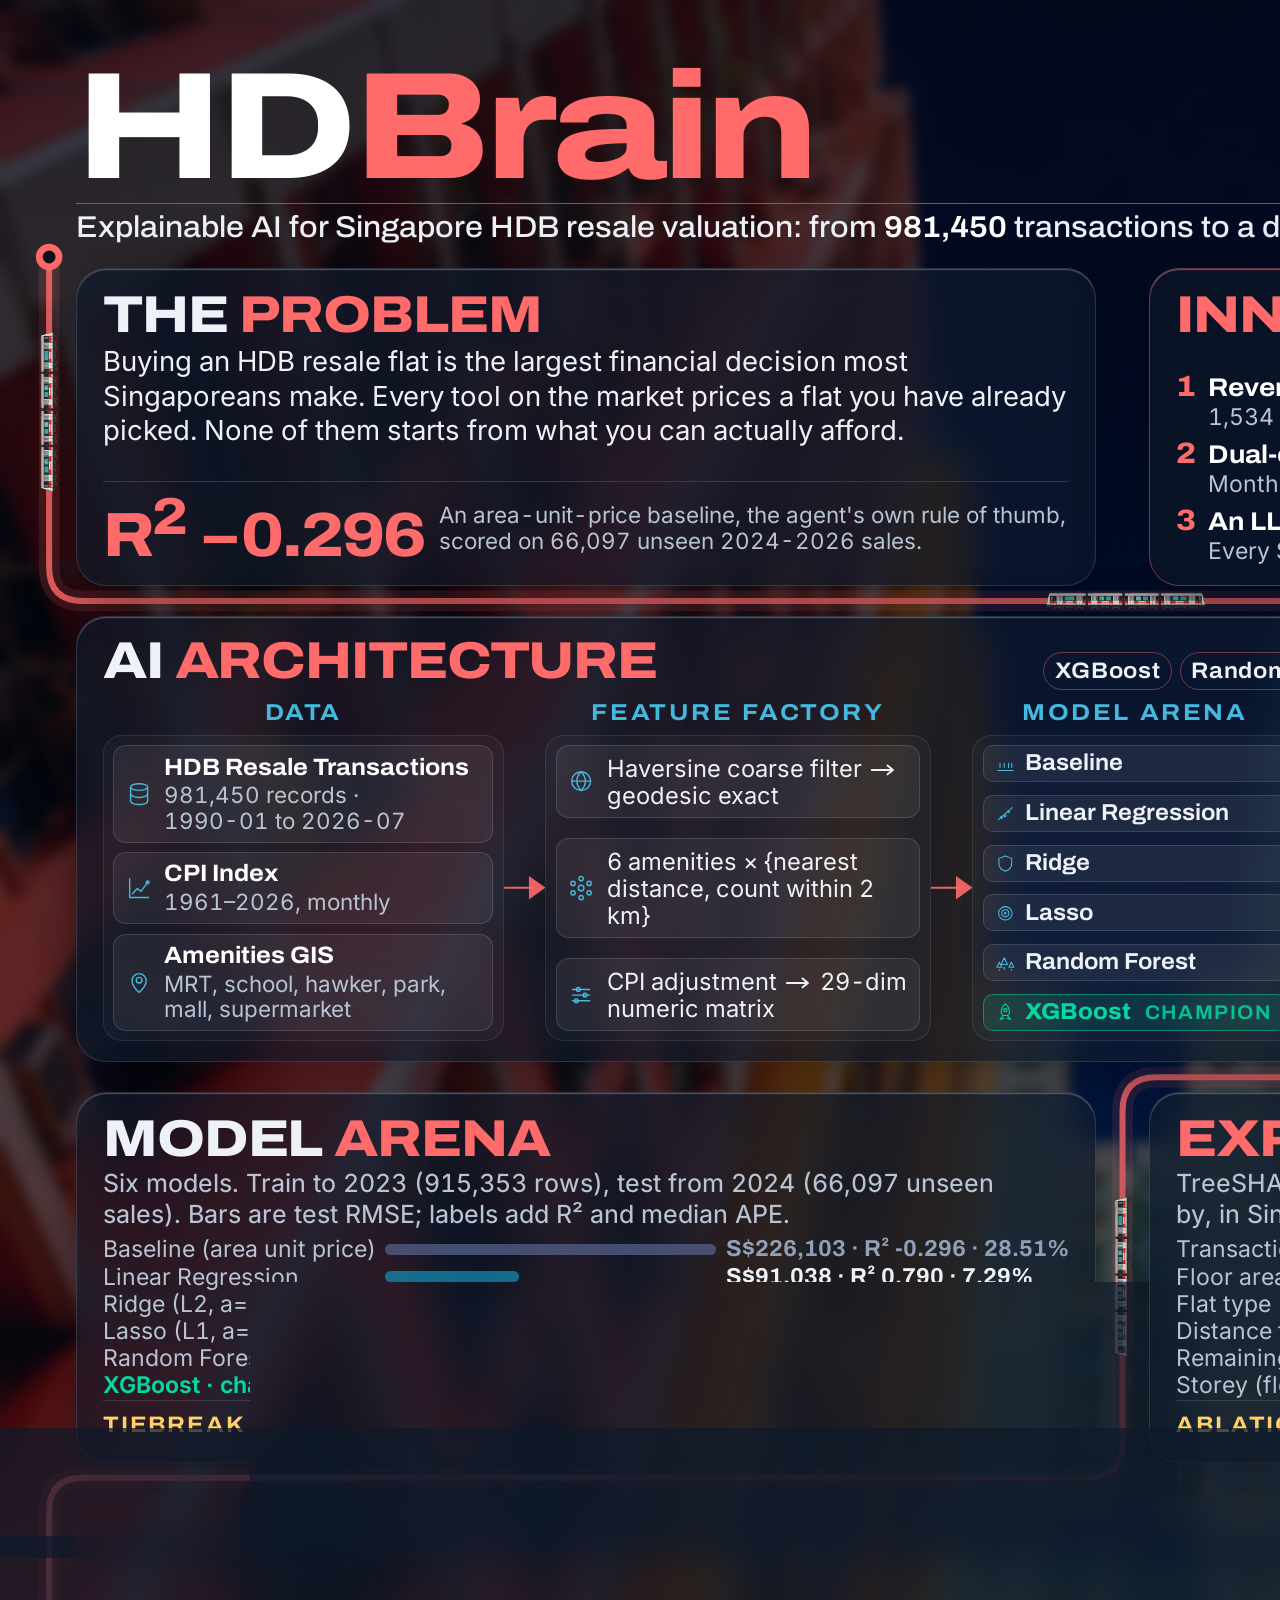
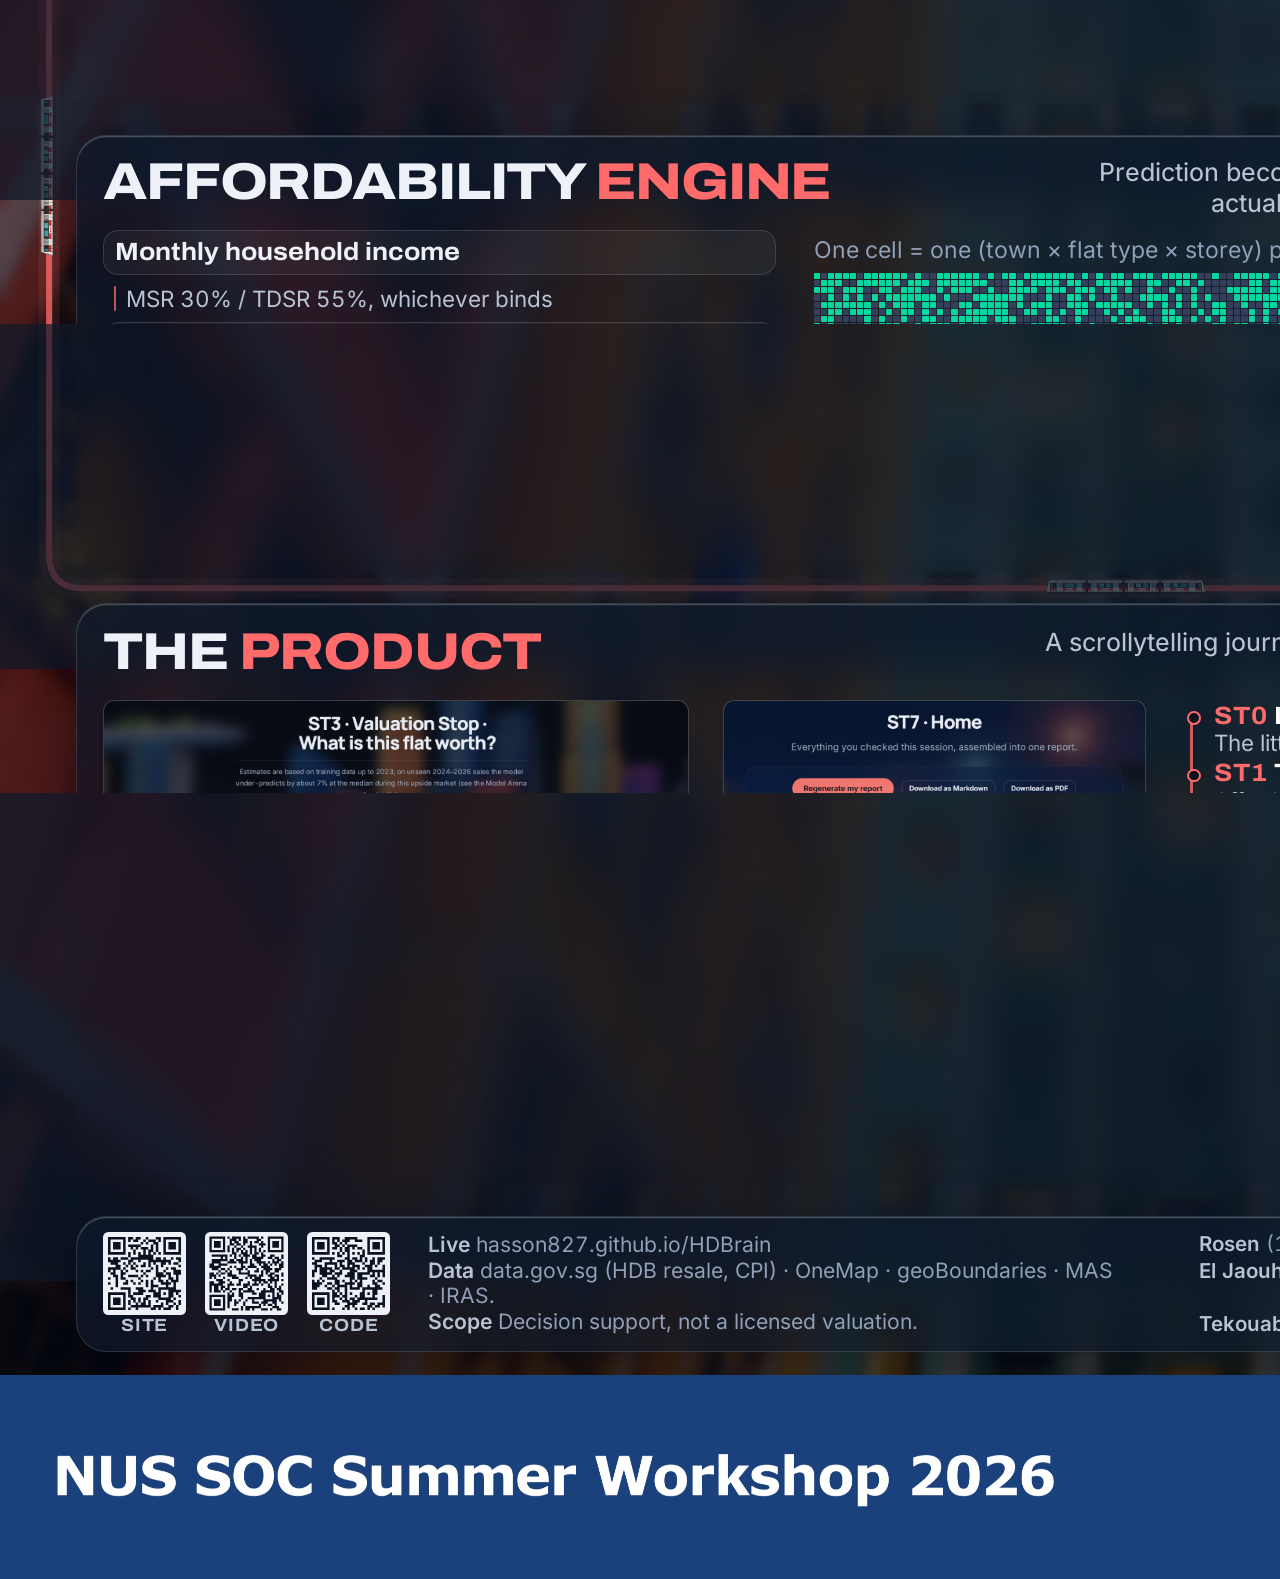
==== commit ec9df053: "poster: real QR codes, correct polarity, final PDF Replaces the three dashed placeholders in the CLO" ====
--- a/poster/poster.html
+++ b/poster/poster.html
@@ -639,19 +639,31 @@
       <!-- ============================== R7 · CLOSE ======================= -->
       <section
         class="panel"
-        style="--x: 20mm; --y: 745mm; --w: 554mm; --h: 36mm; --pad-y: 5mm"
+        style="--x: 20mm; --y: 745mm; --w: 554mm; --h: 36mm; --pad-y: 4mm"
       >
         <div class="close-grid">
+          <!-- Real codes, generated by make_qr.py from the deployed URLs. The
+               plain-text addresses are in the column beside them, because most
+               of this audience will open the site on a laptop, not a phone. -->
           <div class="qr-row">
-            <div class="qr">Repo</div>
-            <div class="qr">Site</div>
-            <div class="qr">Demo</div>
-            <div class="qr">Doc</div>
+            <div class="qr">
+              <img src="assets/qr/site.svg" alt="QR code to the live product" />
+              <b>Site</b>
+            </div>
+            <div class="qr">
+              <img src="assets/qr/demo.svg" alt="QR code to the six-minute walkthrough video" />
+              <b>Video</b>
+            </div>
+            <div class="qr">
+              <img src="assets/qr/repo.svg" alt="QR code to the source repository" />
+              <b>Code</b>
+            </div>
           </div>
 
           <p class="src">
-            <b>Data</b> data.gov.sg (HDB resale prices, CPI 1961-2026) ·
-            OneMap · geoBoundaries · MAS · IRAS.<br />
+            <b>Live</b> hasson827.github.io/HDBrain<br />
+            <b>Data</b> data.gov.sg (HDB resale, CPI) · OneMap · geoBoundaries ·
+            MAS · IRAS.<br />
             <b>Scope</b> Decision support, not a licensed valuation.
           </p>
 
--- a/poster/poster.css
+++ b/poster/poster.css
@@ -1259,44 +1259,49 @@
  * ========================================================================= */
 .close-grid {
   display: grid;
-  grid-template-columns: 95mm 150mm 1fr;
+  grid-template-columns: 76mm 194mm 1fr;
   gap: 5mm 10mm;
   height: 100%;
   align-items: start;
 }
 
-/* Fixed 20mm squares, not 1fr with an aspect ratio: a grid item's automatic
-   minimum size is its content, so a label that will not fit pushes the box
-   taller than the 26mm the panel has. */
+/* Fixed squares, not 1fr with an aspect ratio: a grid item's automatic minimum
+   size is its content, so a caption that will not fit pushes the box taller
+   than the panel has room for. 22mm is what the 27.3mm content height allows
+   once the caption is under it; by the usual "scan distance is about ten times
+   the code's width" rule that reads from ~22cm, which is how close someone
+   stands to read a panel of this poster anyway. */
 .qr-row {
   display: grid;
-  grid-template-columns: repeat(4, 20mm);
+  grid-template-columns: repeat(3, 22mm);
   gap: 5mm;
 }
 
-.qr {
-  width: 20mm;
-  height: 20mm;
-  overflow: hidden;
-  border-radius: 2mm;
-  border: 0.4mm dashed rgba(232, 237, 245, 0.3);
-  display: grid;
-  place-items: center;
-  text-align: center;
+/* Dark modules on a light tile. Drawing them the other way round (ink-1 on the
+   glass) looked better on the panel and did not scan: at 300dpi every one of
+   the three decoded only after the image was inverted. The rounded corner is
+   the one concession to the panel's shape; the quiet zone stays light, because
+   that is what the scanner needs. */
+.qr img {
+  display: block;
+  width: 22mm;
+  height: 22mm;
+  border-radius: 1.4mm;
+}
+
+.qr b {
+  display: block;
+  margin-top: 0.6mm;
   font-family: "Archivo", sans-serif;
   font-weight: 700;
   font-stretch: 108%;
-  font-size: 0.6rem;
-  letter-spacing: 0.06em;
+  font-size: 0.55rem;
+  letter-spacing: 0.05em;
   text-transform: uppercase;
-  color: var(--ink-3);
-  line-height: 1.1;
-}
-
-.qr img {
-  width: 100%;
-  height: 100%;
-  object-fit: contain;
+  text-align: center;
+  color: var(--ink-2);
+  line-height: 1.05;
+  white-space: nowrap;
 }
 
 .close-grid .src {
